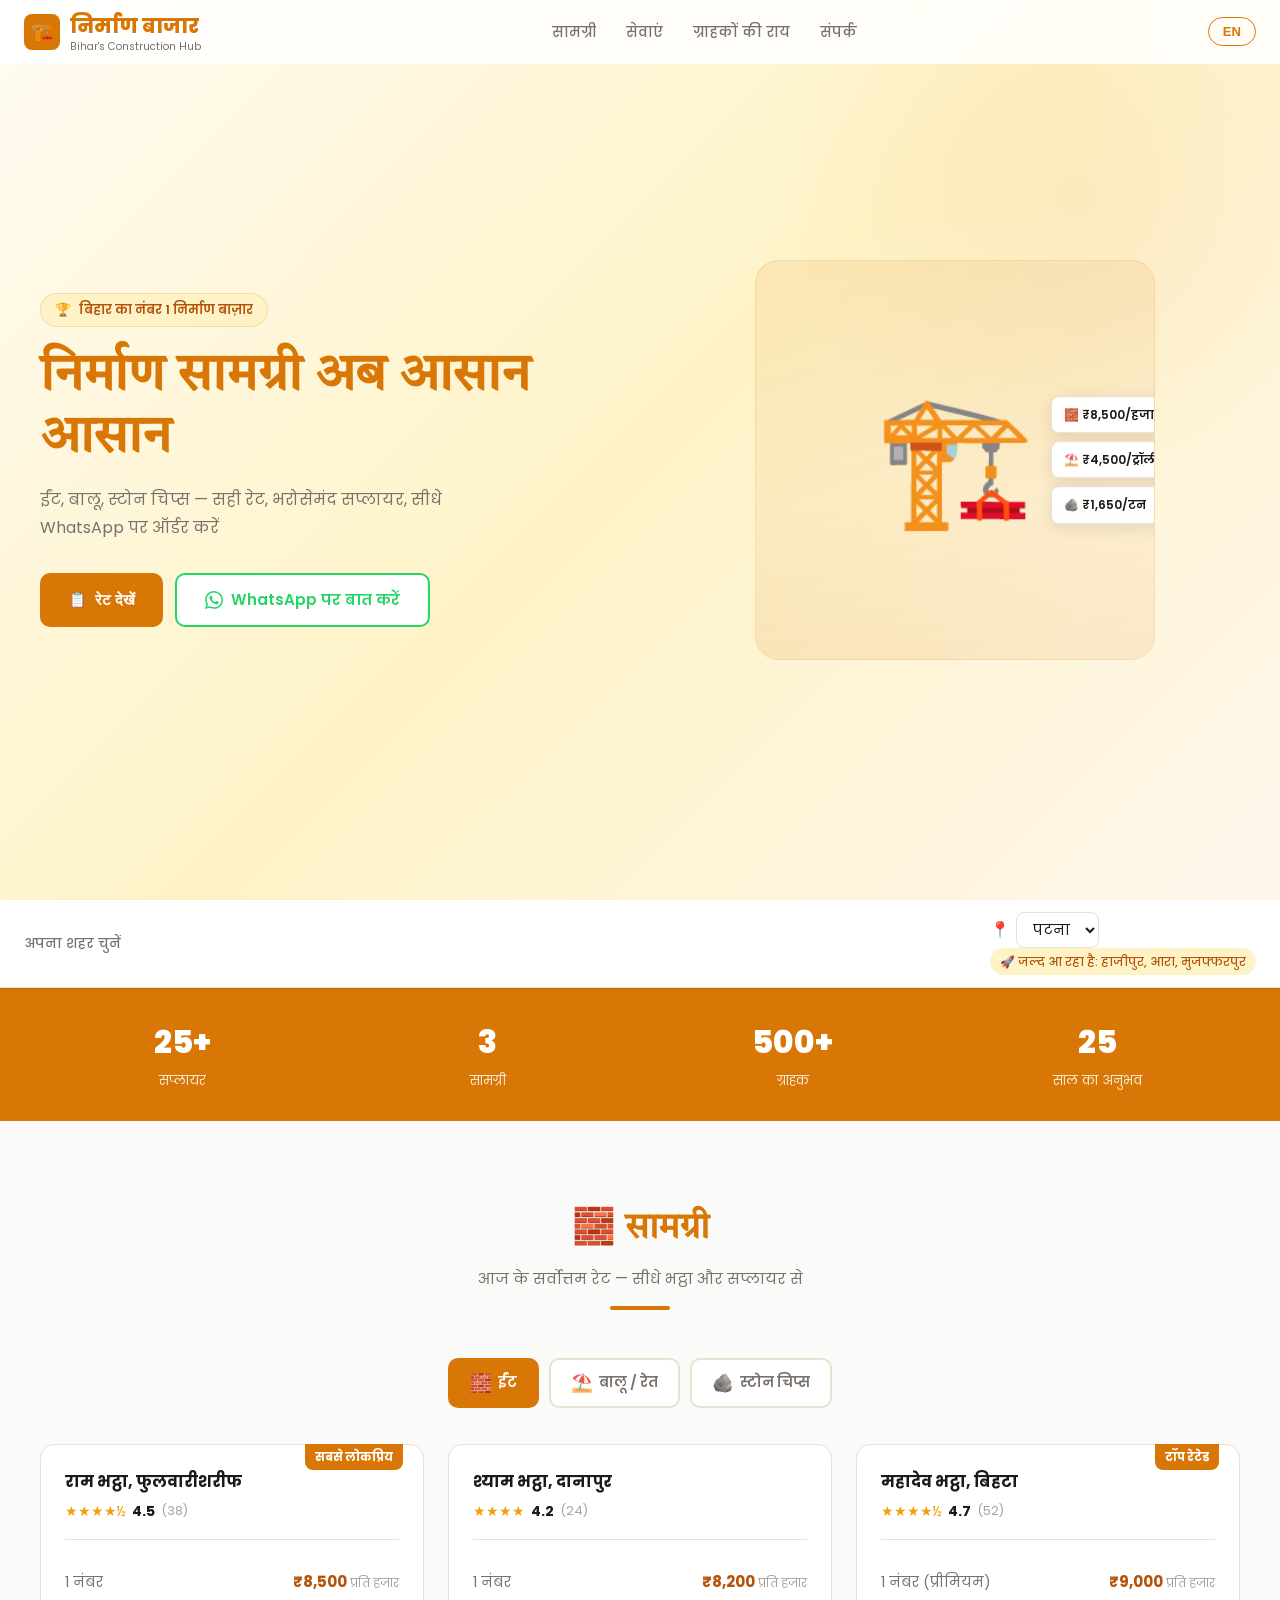
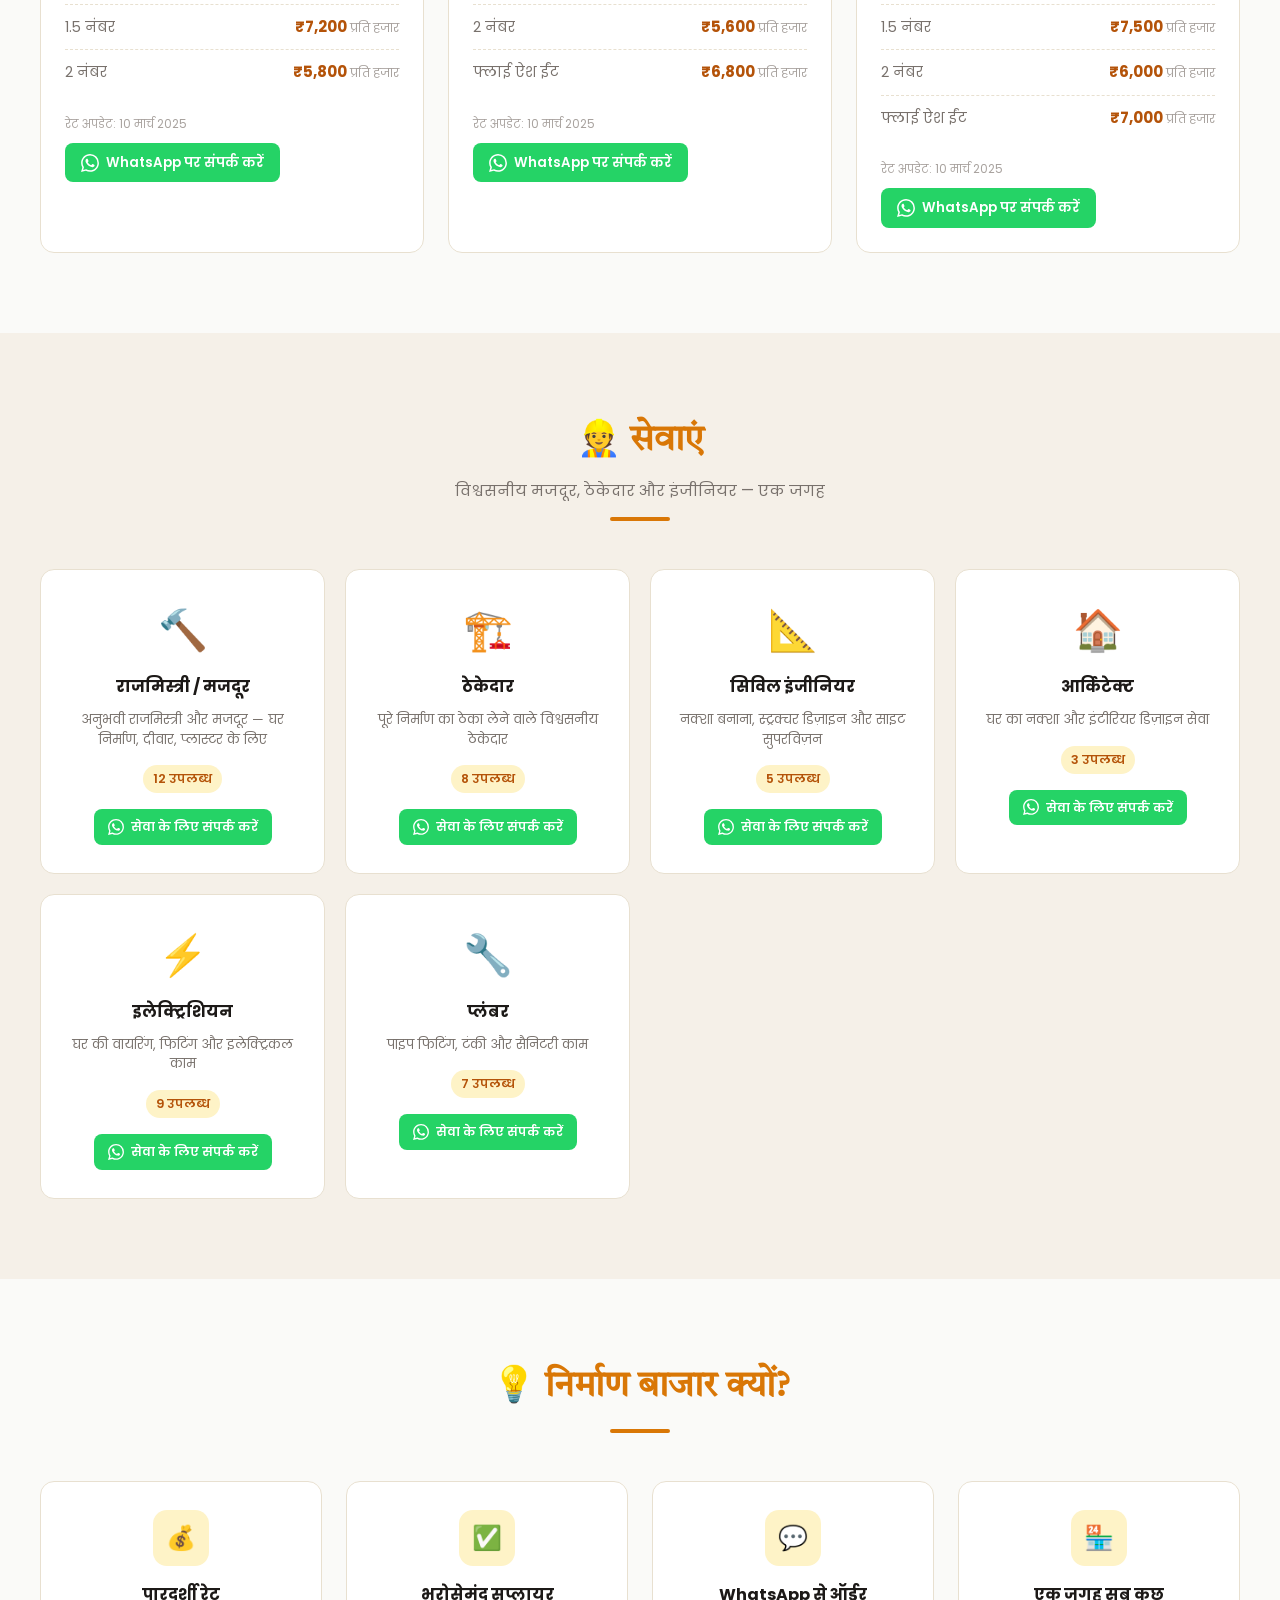
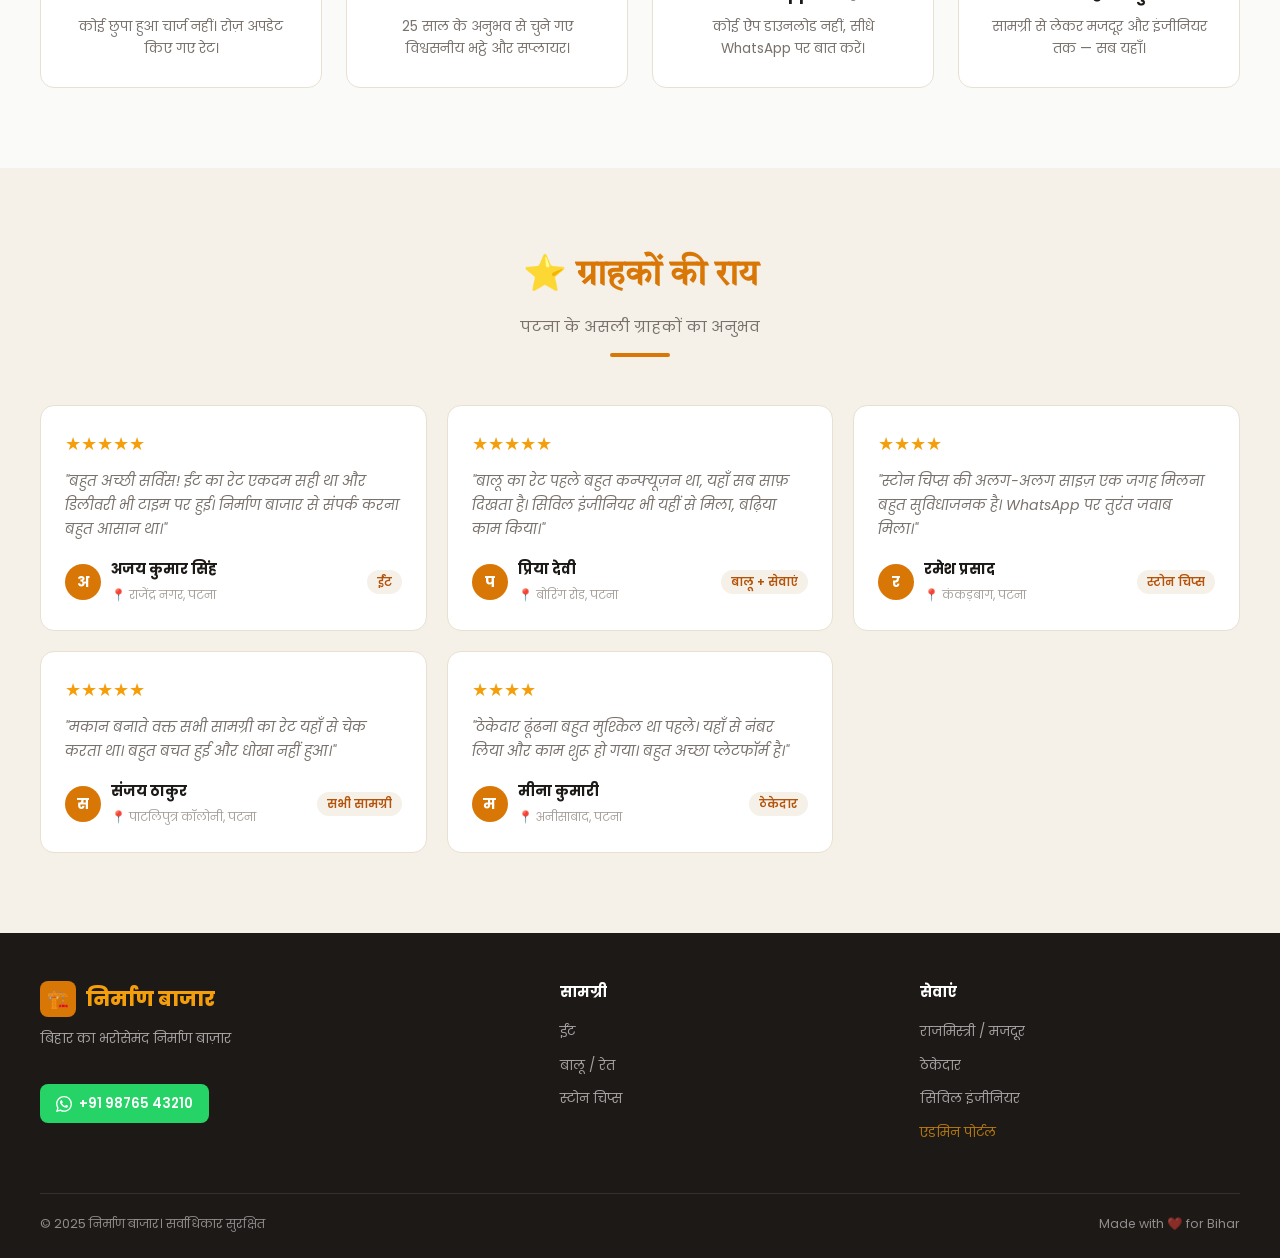
==== index.html @ a34db441 "Initial commit — Nirman Bazaar website Structured project with proper subdirectories: - css/style.cs" ====
<!DOCTYPE html>
<html lang="hi">
<head>
  <meta charset="UTF-8" />
  <meta name="viewport" content="width=device-width, initial-scale=1.0"/>
  <title>निर्माण बाजार — Bihar's Construction Marketplace</title>
  <meta name="description" content="Bihar ka sabse bharosemand construction material marketplace. Bricks, sand, stonechips best rate pe. WhatsApp par order karein."/>
  <link rel="stylesheet" href="css/style.css"/>
  <link rel="icon" href="data:image/svg+xml,<svg xmlns='http://www.w3.org/2000/svg' viewBox='0 0 100 100'><text y='.9em' font-size='90'>🏗️</text></svg>"/>
</head>
<body>

<!-- BG Particle Canvas -->
<canvas id="bgCanvas"></canvas>

<!-- ═══════════════════ NAVBAR ═══════════════════ -->
<nav class="navbar">
  <div class="logo">
    <div class="logo-icon">🏗️</div>
    <div>
      निर्माण बाजार
      <span class="logo-sub">Bihar's Construction Hub</span>
    </div>
  </div>

  <ul class="nav-links">
    <li><a onclick="scrollToSection('materials')" data-t="nav_materials">सामग्री</a></li>
    <li><a onclick="scrollToSection('services')" data-t="nav_services">सेवाएं</a></li>
    <li><a onclick="scrollToSection('reviews')" data-t="sec_reviews">समीक्षाएं</a></li>
    <li><a onclick="scrollToSection('contact')" data-t="nav_contact">संपर्क</a></li>
  </ul>

  <div class="nav-right">
    <button id="langBtn" onclick="toggleLanguage()">EN</button>
    <div class="hamburger" onclick="toggleMobileNav()">
      <span></span><span></span><span></span>
    </div>
  </div>
</nav>

<!-- ═══════════════════ HERO ═══════════════════ -->
<section class="hero">
  <div class="hero-content">
    <div class="hero-text">
      <div class="hero-tag">🏆 <span data-t="hero_tag">बिहार का नंबर 1 निर्माण बाज़ार</span></div>
      <h1><span data-t="hero_title">निर्माण सामग्री अब</span> <span>आसान</span></h1>
      <p class="hero-subtitle" data-t="hero_subtitle">
        ईंट, बालू, स्टोन चिप्स — सही रेट, भरोसेमंद सप्लायर, सीधे WhatsApp पर ऑर्डर करें
      </p>
      <div class="hero-btns">
        <button class="btn-primary" onclick="scrollToSection('materials')">
          📋 <span data-t="hero_cta">रेट देखें</span>
        </button>
        <a href="https://wa.me/919876543210?text=नमस्ते! मुझे निर्माण सामग्री के बारे में जानकारी चाहिए।"
           target="_blank" class="btn-secondary">
          <svg width="18" height="18" viewBox="0 0 24 24" fill="currentColor"><path d="M17.472 14.382c-.297-.149-1.758-.867-2.03-.967-.273-.099-.471-.148-.67.15-.197.297-.767.966-.94 1.164-.173.199-.347.223-.644.075-.297-.15-1.255-.463-2.39-1.475-.883-.788-1.48-1.761-1.653-2.059-.173-.297-.018-.458.13-.606.134-.133.298-.347.446-.52.149-.174.198-.298.298-.497.099-.198.05-.371-.025-.52-.075-.149-.669-1.612-.916-2.207-.242-.579-.487-.5-.669-.51-.173-.008-.371-.01-.57-.01-.198 0-.52.074-.792.372-.272.297-1.04 1.016-1.04 2.479 0 1.462 1.065 2.875 1.213 3.074.149.198 2.096 3.2 5.077 4.487.709.306 1.262.489 1.694.625.712.227 1.36.195 1.871.118.571-.085 1.758-.719 2.006-1.413.248-.694.248-1.289.173-1.413-.074-.124-.272-.198-.57-.347m-5.421 7.403h-.004a9.87 9.87 0 01-5.031-1.378l-.361-.214-3.741.982.998-3.648-.235-.374a9.86 9.86 0 01-1.51-5.26c.001-5.45 4.436-9.884 9.888-9.884 2.64 0 5.122 1.03 6.988 2.898a9.825 9.825 0 012.893 6.994c-.003 5.45-4.437 9.884-9.885 9.884m8.413-18.297A11.815 11.815 0 0012.05 0C5.495 0 .16 5.335.157 11.892c0 2.096.547 4.142 1.588 5.945L.057 24l6.305-1.654a11.882 11.882 0 005.683 1.448h.005c6.554 0 11.89-5.335 11.893-11.893a11.821 11.821 0 00-3.48-8.413z"/></svg>
          <span data-t="hero_cta2">WhatsApp पर बात करें</span>
        </a>
      </div>
    </div>
    <div class="hero-visual">
      <div class="hero-building">
        🏗️
        <div class="floating-chips">
          <div class="chip">🧱 ₹8,500/हजार</div>
          <div class="chip">⛱️ ₹4,500/ट्रॉली</div>
          <div class="chip">🪨 ₹1,650/टन</div>
        </div>
      </div>
    </div>
  </div>
</section>

<!-- ═══════════════════ LOCATION BAR ═══════════════════ -->
<div class="location-bar">
  <span class="location-label-text" data-t="location_label">अपना शहर चुनें</span>
  <div id="locationDropdown"></div>
</div>

<!-- ═══════════════════ STATS ═══════════════════ -->
<div class="stats-bar scroll-reveal">
  <div class="stats-inner">
    <div class="stat-item">
      <span class="stat-number">25+</span>
      <span class="stat-label" data-t="stat1">सप्लायर</span>
    </div>
    <div class="stat-item">
      <span class="stat-number">3</span>
      <span class="stat-label" data-t="stat2">सामग्री</span>
    </div>
    <div class="stat-item">
      <span class="stat-number">500+</span>
      <span class="stat-label" data-t="stat3">ग्राहक</span>
    </div>
    <div class="stat-item">
      <span class="stat-number">25</span>
      <span class="stat-label" data-t="stat4">साल का अनुभव</span>
    </div>
  </div>
</div>

<!-- ═══════════════════ MATERIALS ═══════════════════ -->
<section id="materials" class="section">
  <div class="section-inner">
    <div class="section-header scroll-reveal">
      <h2>🧱 <span data-t="sec_materials">सामग्री</span></h2>
      <p data-t="sec_materials_sub">आज के सर्वोत्तम रेट — सीधे भट्ठा और सप्लायर से</p>
      <div class="section-divider"></div>
    </div>
    <div id="categoryTabs"></div>
    <div id="materialsGrid"></div>
  </div>
</section>

<!-- ═══════════════════ SERVICES ═══════════════════ -->
<section id="services" class="section section-alt">
  <div class="section-inner">
    <div class="section-header scroll-reveal">
      <h2>👷 <span data-t="sec_services">सेवाएं</span></h2>
      <p data-t="sec_services_sub">विश्वसनीय मजदूर, ठेकेदार और इंजीनियर — एक जगह</p>
      <div class="section-divider"></div>
    </div>
    <div id="servicesGrid"></div>
  </div>
</section>

<!-- ═══════════════════ WHY US ═══════════════════ -->
<section class="section">
  <div class="section-inner">
    <div class="section-header scroll-reveal">
      <h2>💡 <span data-t="sec_why">निर्माण बाजार क्यों?</span></h2>
      <div class="section-divider"></div>
    </div>
    <div class="why-grid">
      <div class="why-card scroll-reveal">
        <div class="why-icon">💰</div>
        <h3 data-t="why1_title">पारदर्शी रेट</h3>
        <p data-t="why1_desc">कोई छुपा हुआ चार्ज नहीं। रोज़ अपडेट किए गए रेट।</p>
      </div>
      <div class="why-card scroll-reveal">
        <div class="why-icon">✅</div>
        <h3 data-t="why2_title">भरोसेमंद सप्लायर</h3>
        <p data-t="why2_desc">25 साल के अनुभव से चुने गए विश्वसनीय भट्ठे और सप्लायर।</p>
      </div>
      <div class="why-card scroll-reveal">
        <div class="why-icon">💬</div>
        <h3 data-t="why3_title">WhatsApp से ऑर्डर</h3>
        <p data-t="why3_desc">कोई ऐप डाउनलोड नहीं, सीधे WhatsApp पर बात करें।</p>
      </div>
      <div class="why-card scroll-reveal">
        <div class="why-icon">🏪</div>
        <h3 data-t="why4_title">एक जगह सब कुछ</h3>
        <p data-t="why4_desc">सामग्री से लेकर मजदूर और इंजीनियर तक — सब यहाँ।</p>
      </div>
    </div>
  </div>
</section>

<!-- ═══════════════════ REVIEWS ═══════════════════ -->
<section id="reviews" class="section section-alt">
  <div class="section-inner">
    <div class="section-header scroll-reveal">
      <h2>⭐ <span data-t="sec_reviews">ग्राहकों की राय</span></h2>
      <p data-t="sec_reviews_sub">पटना के असली ग्राहकों का अनुभव</p>
      <div class="section-divider"></div>
    </div>
    <div id="reviewsSlider"></div>
  </div>
</section>

<!-- ═══════════════════ FOOTER ═══════════════════ -->
<footer id="contact">
  <div class="footer-inner">
    <div class="footer-top">
      <div class="footer-brand">
        <div class="logo">
          <div class="logo-icon">🏗️</div>
          निर्माण बाजार
        </div>
        <p data-t="footer_tagline">बिहार का भरोसेमंद निर्माण बाज़ार</p>
        <br/>
        <a href="https://wa.me/919876543210" target="_blank" class="whatsapp-btn" style="display:inline-flex;margin-top:8px;">
          <svg width="16" height="16" viewBox="0 0 24 24" fill="currentColor"><path d="M17.472 14.382c-.297-.149-1.758-.867-2.03-.967-.273-.099-.471-.148-.67.15-.197.297-.767.966-.94 1.164-.173.199-.347.223-.644.075-.297-.15-1.255-.463-2.39-1.475-.883-.788-1.48-1.761-1.653-2.059-.173-.297-.018-.458.13-.606.134-.133.298-.347.446-.52.149-.174.198-.298.298-.497.099-.198.05-.371-.025-.52-.075-.149-.669-1.612-.916-2.207-.242-.579-.487-.5-.669-.51-.173-.008-.371-.01-.57-.01-.198 0-.52.074-.792.372-.272.297-1.04 1.016-1.04 2.479 0 1.462 1.065 2.875 1.213 3.074.149.198 2.096 3.2 5.077 4.487.709.306 1.262.489 1.694.625.712.227 1.36.195 1.871.118.571-.085 1.758-.719 2.006-1.413.248-.694.248-1.289.173-1.413-.074-.124-.272-.198-.57-.347m-5.421 7.403h-.004a9.87 9.87 0 01-5.031-1.378l-.361-.214-3.741.982.998-3.648-.235-.374a9.86 9.86 0 01-1.51-5.26c.001-5.45 4.436-9.884 9.888-9.884 2.64 0 5.122 1.03 6.988 2.898a9.825 9.825 0 012.893 6.994c-.003 5.45-4.437 9.884-9.885 9.884m8.413-18.297A11.815 11.815 0 0012.05 0C5.495 0 .16 5.335.157 11.892c0 2.096.547 4.142 1.588 5.945L.057 24l6.305-1.654a11.882 11.882 0 005.683 1.448h.005c6.554 0 11.89-5.335 11.893-11.893a11.821 11.821 0 00-3.48-8.413z"/></svg>
          +91 98765 43210
        </a>
      </div>
      <div class="footer-col">
        <h4 data-t="nav_materials">सामग्री</h4>
        <ul>
          <li><a onclick="switchCategory('bricks');scrollToSection('materials')">ईंट</a></li>
          <li><a onclick="switchCategory('sand');scrollToSection('materials')">बालू / रेत</a></li>
          <li><a onclick="switchCategory('stonechips');scrollToSection('materials')">स्टोन चिप्स</a></li>
        </ul>
      </div>
      <div class="footer-col">
        <h4 data-t="nav_services">सेवाएं</h4>
        <ul>
          <li><a onclick="scrollToSection('services')">राजमिस्त्री / मजदूर</a></li>
          <li><a onclick="scrollToSection('services')">ठेकेदार</a></li>
          <li><a onclick="scrollToSection('services')">सिविल इंजीनियर</a></li>
          <li><a href="admin/index.html" class="admin-link" data-t="footer_admin">एडमिन पोर्टल</a></li>
        </ul>
      </div>
    </div>
    <div class="footer-bottom">
      <p>© 2025 निर्माण बाजार। <span data-t="footer_rights">सर्वाधिकार सुरक्षित</span></p>
      <p>Made with ❤️ for Bihar</p>
    </div>
  </div>
</footer>

<!-- Scripts — ORDER MATTERS -->
<script src="js/translations.js"></script>
<script src="js/data.js"></script>
<script src="js/app.js"></script>
</body>
</html>
---- css/style.css ----
/* ============================================================
   STYLE.CSS — Main stylesheet for Nirman Bazaar
   Color Variables at top — easy to theme
   ============================================================ */

@import url('https://fonts.googleapis.com/css2?family=Tiro+Devanagari+Hindi:ital@0;1&family=Poppins:wght@400;500;600;700;800&display=swap');

/* ── VARIABLES ──────────────────────────────────────────────── */
:root {
  --primary: #D97706;
  --primary-light: #FEF3C7;
  --primary-dark: #B45309;
  --accent: #F59E0B;
  --bg: #FAFAF8;
  --bg-alt: #F5F0E8;
  --surface: #FFFFFF;
  --border: #E8E0D0;
  --text: #1C1917;
  --text-muted: #78716C;
  --text-light: #A8A29E;
  --success: #16A34A;
  --wa-green: #25D366;
  --shadow-sm: 0 1px 3px rgba(0,0,0,0.08);
  --shadow: 0 4px 16px rgba(0,0,0,0.10);
  --shadow-lg: 0 8px 32px rgba(0,0,0,0.14);
  --radius: 14px;
  --radius-sm: 8px;
  --font-hindi: 'Tiro Devanagari Hindi', serif;
  --font-body: 'Poppins', sans-serif;
}

/* ── RESET ──────────────────────────────────────────────────── */
*, *::before, *::after { box-sizing: border-box; margin: 0; padding: 0; }
html { scroll-behavior: smooth; }
body {
  font-family: var(--font-body);
  background: var(--bg);
  color: var(--text);
  line-height: 1.6;
  overflow-x: hidden;
}
a { text-decoration: none; color: inherit; }
img { max-width: 100%; }

/* ── BG CANVAS ──────────────────────────────────────────────── */
#bgCanvas {
  position: fixed;
  top: 0; left: 0;
  width: 100%; height: 100%;
  pointer-events: none;
  z-index: 0;
}

/* ── NAVBAR ─────────────────────────────────────────────────── */
.navbar {
  position: fixed;
  top: 0; left: 0; right: 0;
  z-index: 1000;
  padding: 0 24px;
  height: 64px;
  display: flex;
  align-items: center;
  justify-content: space-between;
  background: rgba(255,255,255,0.85);
  backdrop-filter: blur(12px);
  border-bottom: 1px solid transparent;
  transition: all 0.3s ease;
}
.navbar.scrolled {
  border-bottom-color: var(--border);
  box-shadow: var(--shadow-sm);
}
.logo {
  display: flex;
  align-items: center;
  gap: 10px;
  font-weight: 800;
  font-size: 1.25rem;
  color: var(--primary);
}
.logo-icon {
  width: 36px; height: 36px;
  background: var(--primary);
  border-radius: 8px;
  display: flex;
  align-items: center;
  justify-content: center;
  font-size: 1.1rem;
}
.logo-sub {
  font-size: 0.65rem;
  color: var(--text-muted);
  font-weight: 400;
  display: block;
  line-height: 1;
}
.nav-links {
  display: flex;
  align-items: center;
  gap: 6px;
  list-style: none;
}
.nav-links a {
  padding: 6px 12px;
  border-radius: 6px;
  font-size: 0.88rem;
  font-weight: 500;
  color: var(--text-muted);
  transition: all 0.2s;
  cursor: pointer;
}
.nav-links a:hover { color: var(--primary); background: var(--primary-light); }
.nav-right { display: flex; align-items: center; gap: 10px; }
#langBtn {
  padding: 6px 14px;
  border: 1.5px solid var(--primary);
  border-radius: 20px;
  background: transparent;
  color: var(--primary);
  font-weight: 600;
  font-size: 0.82rem;
  cursor: pointer;
  transition: all 0.2s;
}
#langBtn:hover { background: var(--primary); color: white; }
.hamburger {
  display: none;
  flex-direction: column;
  gap: 4px;
  cursor: pointer;
  padding: 4px;
}
.hamburger span {
  width: 22px; height: 2px;
  background: var(--text);
  border-radius: 2px;
}

/* ── HERO ───────────────────────────────────────────────────── */
.hero {
  position: relative;
  min-height: 100vh;
  display: flex;
  align-items: center;
  padding: 80px 24px 60px;
  background: linear-gradient(135deg, #FFFBF2 0%, #FEF3C7 50%, #FFF7ED 100%);
  overflow: hidden;
}
.hero::before {
  content: "";
  position: absolute;
  right: -100px;
  top: -100px;
  width: 600px; height: 600px;
  background: radial-gradient(circle, rgba(217,119,6,0.08) 0%, transparent 70%);
  pointer-events: none;
}
.hero-content {
  max-width: 1200px;
  margin: 0 auto;
  width: 100%;
  display: grid;
  grid-template-columns: 1fr 1fr;
  gap: 60px;
  align-items: center;
  position: relative;
  z-index: 1;
}
.hero-tag {
  display: inline-flex;
  align-items: center;
  gap: 8px;
  background: var(--primary-light);
  color: var(--primary-dark);
  padding: 6px 14px;
  border-radius: 20px;
  font-size: 0.8rem;
  font-weight: 600;
  margin-bottom: 20px;
  border: 1px solid rgba(217,119,6,0.2);
}
.hero h1 {
  font-family: var(--font-hindi);
  font-size: clamp(2rem, 5vw, 3.2rem);
  line-height: 1.2;
  color: var(--text);
  margin-bottom: 16px;
}
.hero h1 span { color: var(--primary); }
.hero-subtitle {
  font-size: 1rem;
  color: var(--text-muted);
  margin-bottom: 32px;
  line-height: 1.7;
  max-width: 480px;
}
.hero-btns { display: flex; gap: 12px; flex-wrap: wrap; }
.btn-primary {
  padding: 13px 28px;
  background: var(--primary);
  color: white;
  border-radius: 10px;
  font-weight: 600;
  font-size: 0.95rem;
  cursor: pointer;
  border: none;
  transition: all 0.2s;
  display: inline-flex;
  align-items: center;
  gap: 8px;
}
.btn-primary:hover { background: var(--primary-dark); transform: translateY(-1px); box-shadow: var(--shadow); }
.btn-secondary {
  padding: 13px 28px;
  background: white;
  color: var(--wa-green);
  border: 2px solid var(--wa-green);
  border-radius: 10px;
  font-weight: 600;
  font-size: 0.95rem;
  cursor: pointer;
  transition: all 0.2s;
  display: inline-flex;
  align-items: center;
  gap: 8px;
}
.btn-secondary:hover { background: var(--wa-green); color: white; transform: translateY(-1px); }
.hero-visual {
  display: flex;
  justify-content: center;
}
.hero-building {
  width: 100%;
  max-width: 400px;
  aspect-ratio: 1;
  background: linear-gradient(160deg, rgba(217,119,6,0.1), rgba(217,119,6,0.03));
  border-radius: 24px;
  display: flex;
  align-items: center;
  justify-content: center;
  font-size: 8rem;
  border: 1px solid rgba(217,119,6,0.15);
  position: relative;
  overflow: hidden;
}
.hero-building::after {
  content: "";
  position: absolute;
  bottom: 0; left: 0; right: 0;
  height: 40%;
  background: linear-gradient(to top, rgba(217,119,6,0.08), transparent);
}
.floating-chips {
  position: absolute;
  display: flex;
  flex-direction: column;
  gap: 8px;
  right: -20px;
  top: 50%;
  transform: translateY(-50%);
}
.chip {
  background: white;
  border: 1px solid var(--border);
  border-radius: 8px;
  padding: 8px 12px;
  font-size: 0.75rem;
  font-weight: 600;
  box-shadow: var(--shadow);
  white-space: nowrap;
  animation: float 3s ease-in-out infinite;
}
.chip:nth-child(2) { animation-delay: 1s; }
.chip:nth-child(3) { animation-delay: 2s; }
@keyframes float {
  0%, 100% { transform: translateY(0); }
  50% { transform: translateY(-6px); }
}

/* ── LOCATION BAR ───────────────────────────────────────────── */
.location-bar {
  background: var(--surface);
  border-bottom: 1px solid var(--border);
  padding: 12px 24px;
  display: flex;
  align-items: center;
  justify-content: space-between;
  flex-wrap: wrap;
  gap: 10px;
  position: sticky;
  top: 64px;
  z-index: 990;
  box-shadow: var(--shadow-sm);
}
.location-label-text {
  font-size: 0.85rem;
  color: var(--text-muted);
  font-weight: 500;
}
.location-wrapper {
  display: flex;
  align-items: center;
  gap: 6px;
}
.location-icon { font-size: 1rem; }
#locationSelect {
  padding: 6px 12px;
  border: 1.5px solid var(--border);
  border-radius: 8px;
  font-family: var(--font-body);
  font-size: 0.88rem;
  color: var(--text);
  background: white;
  cursor: pointer;
  outline: none;
}
#locationSelect:focus { border-color: var(--primary); }
.coming-soon-tag {
  background: var(--primary-light);
  color: var(--primary-dark);
  font-size: 0.75rem;
  padding: 4px 10px;
  border-radius: 20px;
  font-weight: 500;
}

/* ── STATS BAR ──────────────────────────────────────────────── */
.stats-bar {
  background: var(--primary);
  padding: 28px 24px;
  position: relative;
  z-index: 1;
}
.stats-inner {
  max-width: 1200px;
  margin: 0 auto;
  display: grid;
  grid-template-columns: repeat(4, 1fr);
  gap: 20px;
  text-align: center;
}
.stat-item { color: white; }
.stat-number {
  font-size: 2rem;
  font-weight: 800;
  display: block;
}
.stat-label {
  font-size: 0.82rem;
  opacity: 0.85;
}

/* ── SECTION ────────────────────────────────────────────────── */
.section {
  padding: 80px 24px;
  position: relative;
  z-index: 1;
}
.section-alt { background: var(--bg-alt); }
.section-inner { max-width: 1200px; margin: 0 auto; }
.section-header { text-align: center; margin-bottom: 48px; }
.section-header h2 {
  font-family: var(--font-hindi);
  font-size: clamp(1.6rem, 4vw, 2.2rem);
  font-weight: 700;
  color: var(--text);
  margin-bottom: 10px;
}
.section-header h2 span { color: var(--primary); }
.section-header p { color: var(--text-muted); font-size: 0.95rem; }
.section-divider {
  width: 60px;
  height: 4px;
  background: var(--primary);
  border-radius: 2px;
  margin: 14px auto 0;
}

/* ── TABS ───────────────────────────────────────────────────── */
#categoryTabs {
  display: flex;
  gap: 10px;
  margin-bottom: 36px;
  flex-wrap: wrap;
  justify-content: center;
}
.tab-btn {
  padding: 10px 20px;
  border: 2px solid var(--border);
  border-radius: 10px;
  background: white;
  font-family: var(--font-body);
  font-size: 0.88rem;
  font-weight: 600;
  color: var(--text-muted);
  cursor: pointer;
  transition: all 0.2s;
  display: flex;
  align-items: center;
  gap: 6px;
}
.tab-btn:hover { border-color: var(--primary); color: var(--primary); }
.tab-btn.active {
  background: var(--primary);
  border-color: var(--primary);
  color: white;
}
.tab-icon { font-size: 1.1rem; }

/* ── MATERIAL CARDS ─────────────────────────────────────────── */
#materialsGrid {
  display: grid;
  grid-template-columns: repeat(auto-fill, minmax(340px, 1fr));
  gap: 24px;
}
.material-card {
  background: var(--surface);
  border-radius: var(--radius);
  border: 1px solid var(--border);
  padding: 24px;
  position: relative;
  transition: all 0.3s ease;
  opacity: 0;
  transform: translateY(20px);
}
.material-card.revealed { opacity: 1; transform: translateY(0); }
.material-card:hover { box-shadow: var(--shadow-lg); transform: translateY(-3px); }
.card-badge {
  position: absolute;
  top: -1px; right: 20px;
  background: var(--primary);
  color: white;
  font-size: 0.72rem;
  font-weight: 700;
  padding: 4px 10px;
  border-radius: 0 0 8px 8px;
}
.card-header {
  margin-bottom: 20px;
  padding-bottom: 16px;
  border-bottom: 1px solid var(--border);
}
.card-header h3 {
  font-size: 1rem;
  font-weight: 700;
  color: var(--text);
  margin-bottom: 6px;
}
.rating { display: flex; align-items: center; gap: 6px; }
.stars { color: var(--accent); font-size: 0.85rem; }
.rating-num {
  font-weight: 700;
  font-size: 0.88rem;
  color: var(--text);
}
.rating span:last-child { font-size: 0.78rem; color: var(--text-light); }
.price-list { margin-bottom: 20px; }
.price-row {
  display: flex;
  justify-content: space-between;
  align-items: center;
  padding: 10px 0;
  border-bottom: 1px dashed var(--border);
}
.price-row:last-child { border-bottom: none; }
.grade-name { font-size: 0.88rem; color: var(--text-muted); }
.price-tag {
  font-weight: 700;
  font-size: 0.95rem;
  color: var(--primary-dark);
}
.price-tag small { font-weight: 400; font-size: 0.75rem; color: var(--text-light); }
.card-footer {
  display: flex;
  justify-content: space-between;
  align-items: center;
  flex-wrap: wrap;
  gap: 10px;
}
.updated-text { font-size: 0.72rem; color: var(--text-light); }

/* ── WHATSAPP BTN ───────────────────────────────────────────── */
.whatsapp-btn {
  display: inline-flex;
  align-items: center;
  gap: 7px;
  background: var(--wa-green);
  color: white;
  padding: 9px 16px;
  border-radius: 8px;
  font-size: 0.83rem;
  font-weight: 600;
  transition: all 0.2s;
  cursor: pointer;
}
.whatsapp-btn:hover { background: #128C7E; transform: scale(1.02); }
.whatsapp-btn.small { padding: 8px 14px; font-size: 0.78rem; }

/* ── SERVICES ───────────────────────────────────────────────── */
#servicesGrid {
  display: grid;
  grid-template-columns: repeat(auto-fill, minmax(240px, 1fr));
  gap: 20px;
}
.service-card {
  background: var(--surface);
  border-radius: var(--radius);
  border: 1px solid var(--border);
  padding: 28px 20px;
  text-align: center;
  transition: all 0.3s ease;
  opacity: 0;
  transform: translateY(20px);
}
.service-card.revealed { opacity: 1; transform: translateY(0); }
.service-card:hover { box-shadow: var(--shadow); transform: translateY(-4px); }
.service-icon { font-size: 2.5rem; margin-bottom: 12px; }
.service-card h3 { font-size: 1rem; font-weight: 700; margin-bottom: 10px; }
.service-card p { font-size: 0.82rem; color: var(--text-muted); margin-bottom: 16px; line-height: 1.5; }
.providers-count {
  font-size: 0.78rem;
  background: var(--primary-light);
  color: var(--primary-dark);
  padding: 4px 10px;
  border-radius: 20px;
  font-weight: 600;
  display: inline-block;
  margin-bottom: 16px;
}

/* ── REVIEWS ────────────────────────────────────────────────── */
#reviewsSlider {
  display: grid;
  grid-template-columns: repeat(auto-fill, minmax(300px, 1fr));
  gap: 20px;
}
.review-card {
  background: var(--surface);
  border-radius: var(--radius);
  border: 1px solid var(--border);
  padding: 24px;
  transition: all 0.3s;
}
.review-card:hover { box-shadow: var(--shadow); }
.review-stars { color: var(--accent); font-size: 1.1rem; margin-bottom: 12px; }
.review-text {
  font-size: 0.88rem;
  color: var(--text-muted);
  line-height: 1.7;
  margin-bottom: 16px;
  font-style: italic;
}
.review-footer { display: flex; justify-content: space-between; align-items: center; flex-wrap: wrap; gap: 8px; }
.reviewer-info { display: flex; align-items: center; gap: 10px; }
.reviewer-avatar {
  width: 36px; height: 36px;
  background: var(--primary);
  color: white;
  border-radius: 50%;
  display: flex;
  align-items: center;
  justify-content: center;
  font-weight: 700;
  font-size: 0.9rem;
  flex-shrink: 0;
}
.reviewer-info strong { font-size: 0.88rem; display: block; }
.reviewer-info small { font-size: 0.75rem; color: var(--text-light); }
.review-tag {
  background: var(--bg-alt);
  color: var(--primary-dark);
  font-size: 0.72rem;
  padding: 3px 10px;
  border-radius: 20px;
  font-weight: 600;
}

/* ── WHY US ─────────────────────────────────────────────────── */
.why-grid {
  display: grid;
  grid-template-columns: repeat(auto-fill, minmax(240px, 1fr));
  gap: 24px;
}
.why-card {
  background: var(--surface);
  border-radius: var(--radius);
  padding: 28px;
  border: 1px solid var(--border);
  text-align: center;
  transition: all 0.3s;
}
.why-card:hover { box-shadow: var(--shadow); border-color: var(--primary); }
.why-icon {
  width: 56px; height: 56px;
  background: var(--primary-light);
  border-radius: 14px;
  display: flex;
  align-items: center;
  justify-content: center;
  font-size: 1.5rem;
  margin: 0 auto 16px;
}
.why-card h3 { font-size: 1rem; font-weight: 700; margin-bottom: 8px; }
.why-card p { font-size: 0.85rem; color: var(--text-muted); line-height: 1.6; }

/* ── SCROLL REVEAL ──────────────────────────────────────────── */
.scroll-reveal {
  opacity: 0;
  transform: translateY(30px);
  transition: opacity 0.6s ease, transform 0.6s ease;
}
.scroll-reveal.visible { opacity: 1; transform: translateY(0); }

/* ── FOOTER ─────────────────────────────────────────────────── */
footer {
  background: var(--text);
  color: rgba(255,255,255,0.85);
  padding: 48px 24px 24px;
  position: relative;
  z-index: 1;
}
.footer-inner {
  max-width: 1200px;
  margin: 0 auto;
}
.footer-top {
  display: grid;
  grid-template-columns: 1.5fr 1fr 1fr;
  gap: 40px;
  margin-bottom: 40px;
}
.footer-brand .logo { color: var(--accent); margin-bottom: 10px; }
.footer-brand p { font-size: 0.85rem; opacity: 0.7; line-height: 1.7; }
.footer-col h4 { font-size: 0.9rem; font-weight: 700; color: white; margin-bottom: 14px; }
.footer-col ul { list-style: none; }
.footer-col ul li { margin-bottom: 8px; }
.footer-col ul li a { font-size: 0.83rem; opacity: 0.7; transition: opacity 0.2s; cursor: pointer; }
.footer-col ul li a:hover { opacity: 1; }
.footer-bottom {
  border-top: 1px solid rgba(255,255,255,0.1);
  padding-top: 20px;
  display: flex;
  justify-content: space-between;
  align-items: center;
  flex-wrap: wrap;
  gap: 10px;
}
.footer-bottom p { font-size: 0.78rem; opacity: 0.6; }
.admin-link {
  font-size: 0.78rem;
  color: var(--accent);
  opacity: 0.8;
}
.admin-link:hover { opacity: 1; }

/* ── EMPTY STATE ────────────────────────────────────────────── */
.empty-state {
  text-align: center;
  padding: 60px 20px;
  color: var(--text-muted);
  grid-column: 1 / -1;
  font-size: 0.95rem;
}

/* ── RESPONSIVE ─────────────────────────────────────────────── */
@media (max-width: 900px) {
  .hero-content { grid-template-columns: 1fr; text-align: center; gap: 40px; }
  .hero-subtitle { margin: 0 auto 32px; }
  .hero-btns { justify-content: center; }
  .hero-visual { display: none; }
  .stats-inner { grid-template-columns: repeat(2, 1fr); }
  .footer-top { grid-template-columns: 1fr 1fr; }
  .footer-brand { grid-column: 1 / -1; }
}

@media (max-width: 640px) {
  .navbar { padding: 0 16px; }
  .nav-links {
    display: none;
    position: fixed;
    top: 64px; left: 0; right: 0;
    background: white;
    flex-direction: column;
    padding: 16px;
    border-bottom: 1px solid var(--border);
    box-shadow: var(--shadow);
    z-index: 999;
  }
  .nav-links.open { display: flex; }
  .hamburger { display: flex; }
  .section { padding: 60px 16px; }
  .hero { padding: 80px 16px 50px; }
  #materialsGrid { grid-template-columns: 1fr; }
  #servicesGrid { grid-template-columns: repeat(2, 1fr); }
  #reviewsSlider { grid-template-columns: 1fr; }
  .stats-inner { grid-template-columns: repeat(2, 1fr); gap: 16px; }
  .stat-number { font-size: 1.6rem; }
  .footer-top { grid-template-columns: 1fr; gap: 24px; }
  .footer-bottom { flex-direction: column; text-align: center; }
  .location-bar { flex-direction: column; align-items: flex-start; gap: 8px; }
}

@media (max-width: 380px) {
  #servicesGrid { grid-template-columns: 1fr; }
}
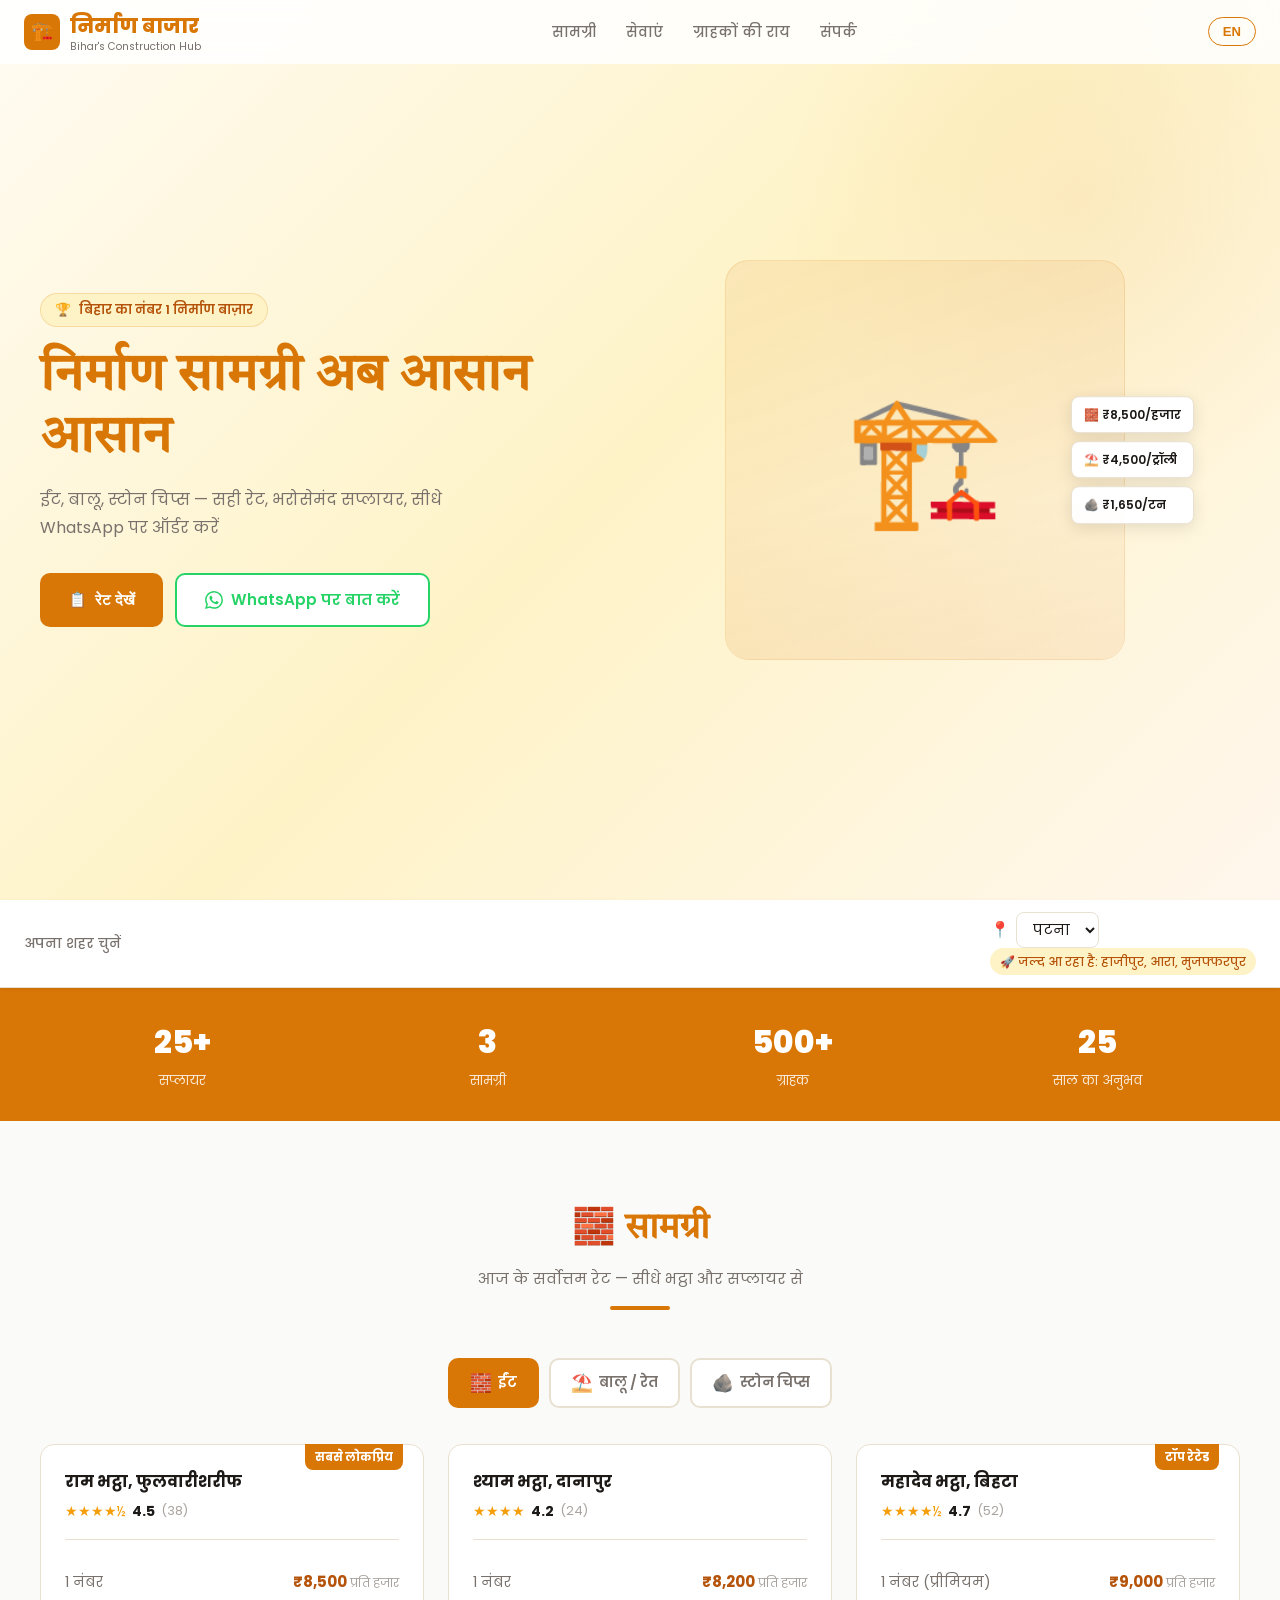
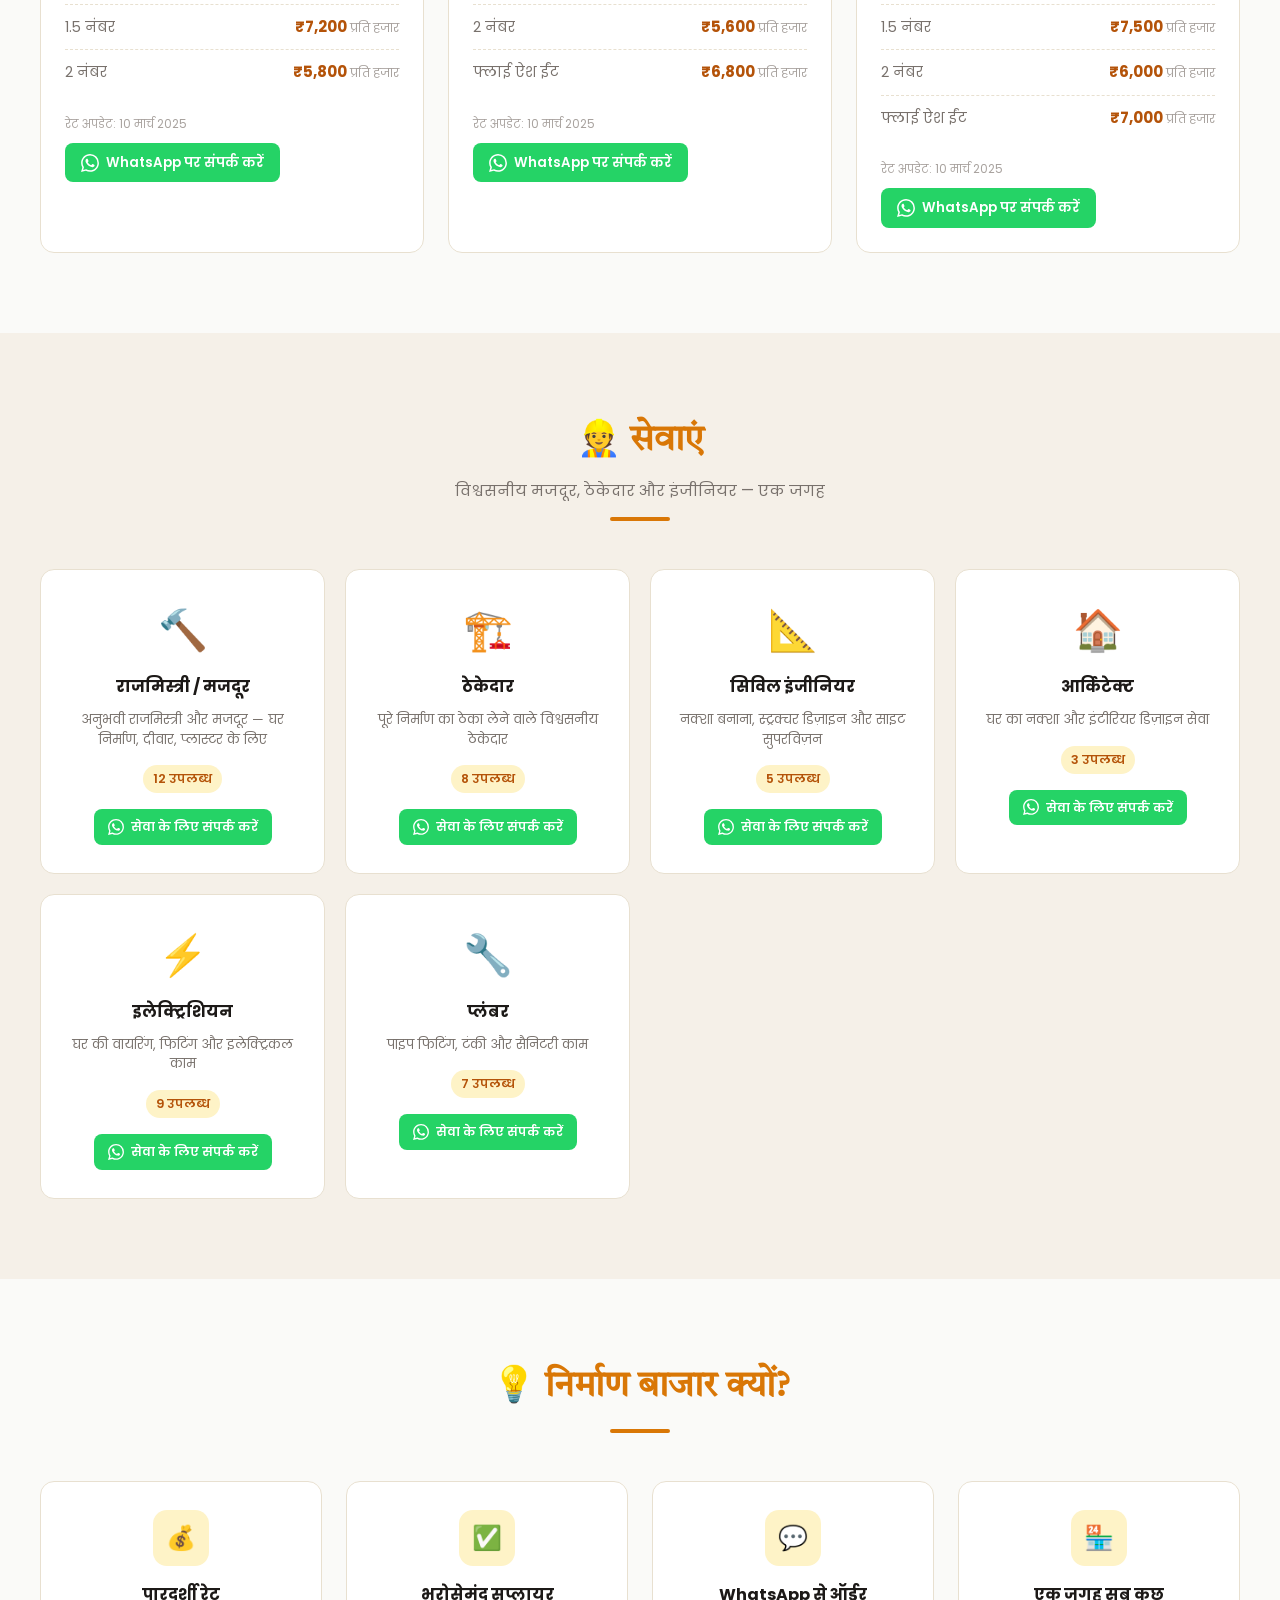
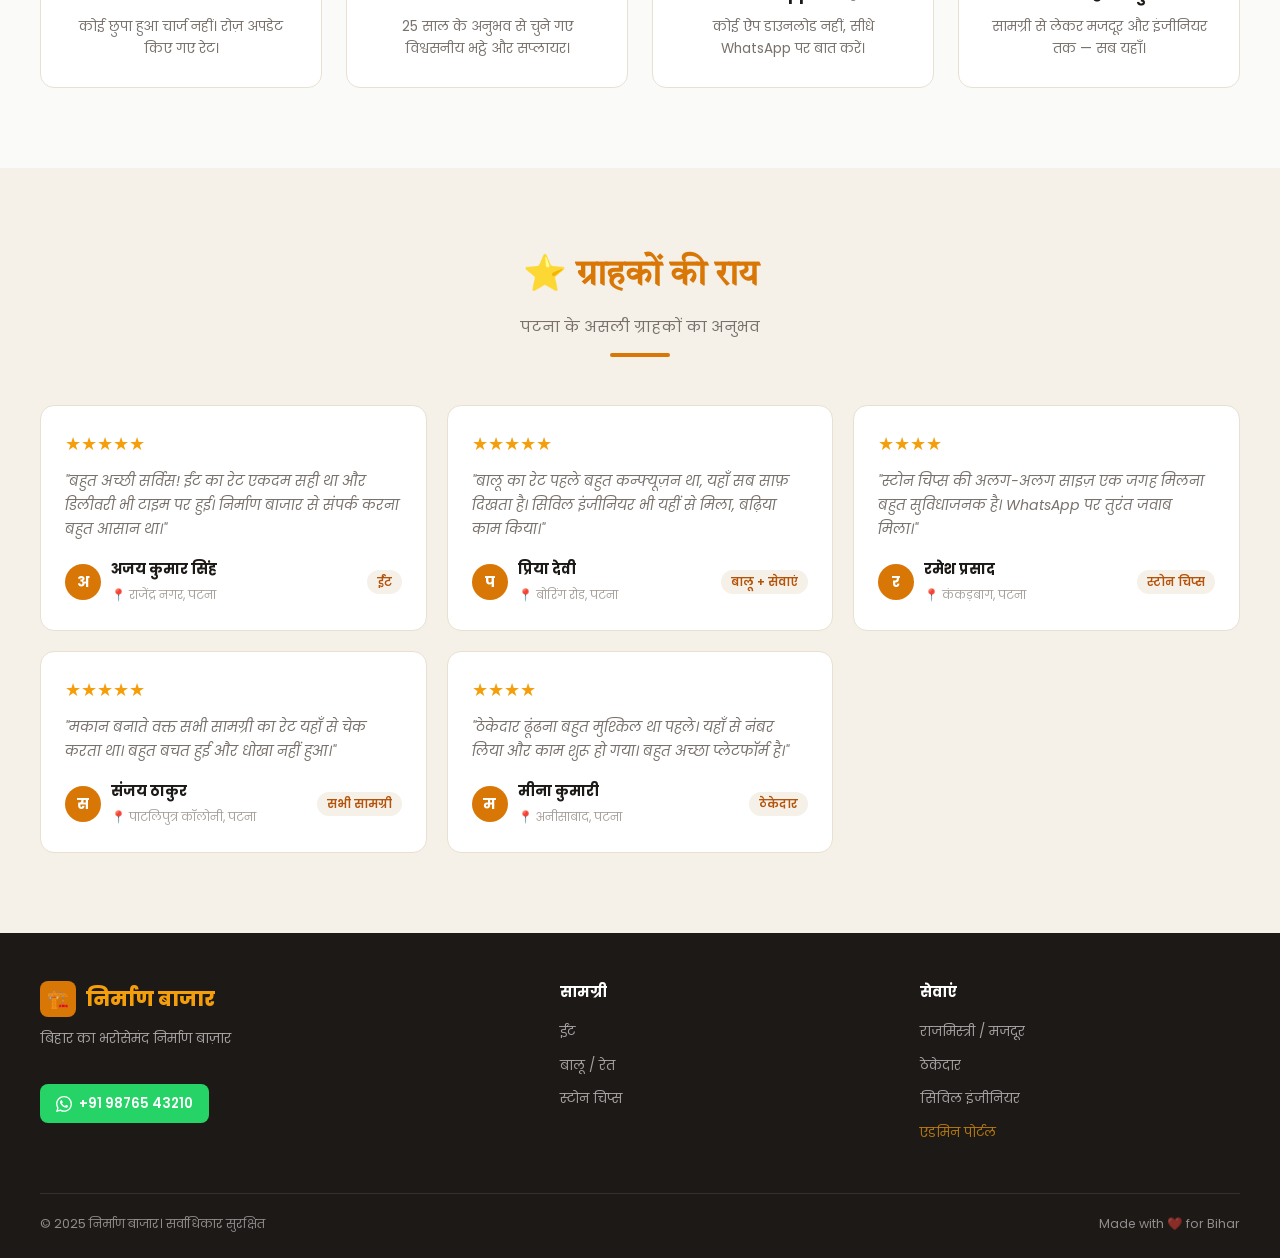
==== commit 3d97aff0: "Fix hero clipping and English translation gaps - Remove overflow:hidden from hero-building so price " ====
--- a/index.html
+++ b/index.html
@@ -62,9 +62,9 @@
       <div class="hero-building">
         🏗️
         <div class="floating-chips">
-          <div class="chip">🧱 ₹8,500/हजार</div>
-          <div class="chip">⛱️ ₹4,500/ट्रॉली</div>
-          <div class="chip">🪨 ₹1,650/टन</div>
+          <div class="chip" data-t="chip_bricks">🧱 ₹8,500/हजार</div>
+          <div class="chip" data-t="chip_sand">⛱️ ₹4,500/ट्रॉली</div>
+          <div class="chip" data-t="chip_stone">🪨 ₹1,650/टन</div>
         </div>
       </div>
     </div>
@@ -187,17 +187,17 @@
       <div class="footer-col">
         <h4 data-t="nav_materials">सामग्री</h4>
         <ul>
-          <li><a onclick="switchCategory('bricks');scrollToSection('materials')">ईंट</a></li>
-          <li><a onclick="switchCategory('sand');scrollToSection('materials')">बालू / रेत</a></li>
-          <li><a onclick="switchCategory('stonechips');scrollToSection('materials')">स्टोन चिप्स</a></li>
+          <li><a onclick="switchCategory('bricks');scrollToSection('materials')" data-t="footer_bricks">ईंट</a></li>
+          <li><a onclick="switchCategory('sand');scrollToSection('materials')" data-t="footer_sand">बालू / रेत</a></li>
+          <li><a onclick="switchCategory('stonechips');scrollToSection('materials')" data-t="footer_stone">स्टोन चिप्स</a></li>
         </ul>
       </div>
       <div class="footer-col">
         <h4 data-t="nav_services">सेवाएं</h4>
         <ul>
-          <li><a onclick="scrollToSection('services')">राजमिस्त्री / मजदूर</a></li>
-          <li><a onclick="scrollToSection('services')">ठेकेदार</a></li>
-          <li><a onclick="scrollToSection('services')">सिविल इंजीनियर</a></li>
+          <li><a onclick="scrollToSection('services')" data-t="footer_labour">राजमिस्त्री / मजदूर</a></li>
+          <li><a onclick="scrollToSection('services')" data-t="footer_contractor">ठेकेदार</a></li>
+          <li><a onclick="scrollToSection('services')" data-t="footer_engineer">सिविल इंजीनियर</a></li>
           <li><a href="admin/index.html" class="admin-link" data-t="footer_admin">एडमिन पोर्टल</a></li>
         </ul>
       </div>
--- a/css/style.css
+++ b/css/style.css
@@ -228,6 +228,7 @@
 .hero-visual {
   display: flex;
   justify-content: center;
+  padding-right: 60px;
 }
 .hero-building {
   width: 100%;
@@ -241,7 +242,7 @@
   font-size: 8rem;
   border: 1px solid rgba(217,119,6,0.15);
   position: relative;
-  overflow: hidden;
+  overflow: visible;
 }
 .hero-building::after {
   content: "";
@@ -249,13 +250,15 @@
   bottom: 0; left: 0; right: 0;
   height: 40%;
   background: linear-gradient(to top, rgba(217,119,6,0.08), transparent);
+  border-radius: 0 0 24px 24px;
+  pointer-events: none;
 }
 .floating-chips {
   position: absolute;
   display: flex;
   flex-direction: column;
   gap: 8px;
-  right: -20px;
+  right: -70px;
   top: 50%;
   transform: translateY(-50%);
 }
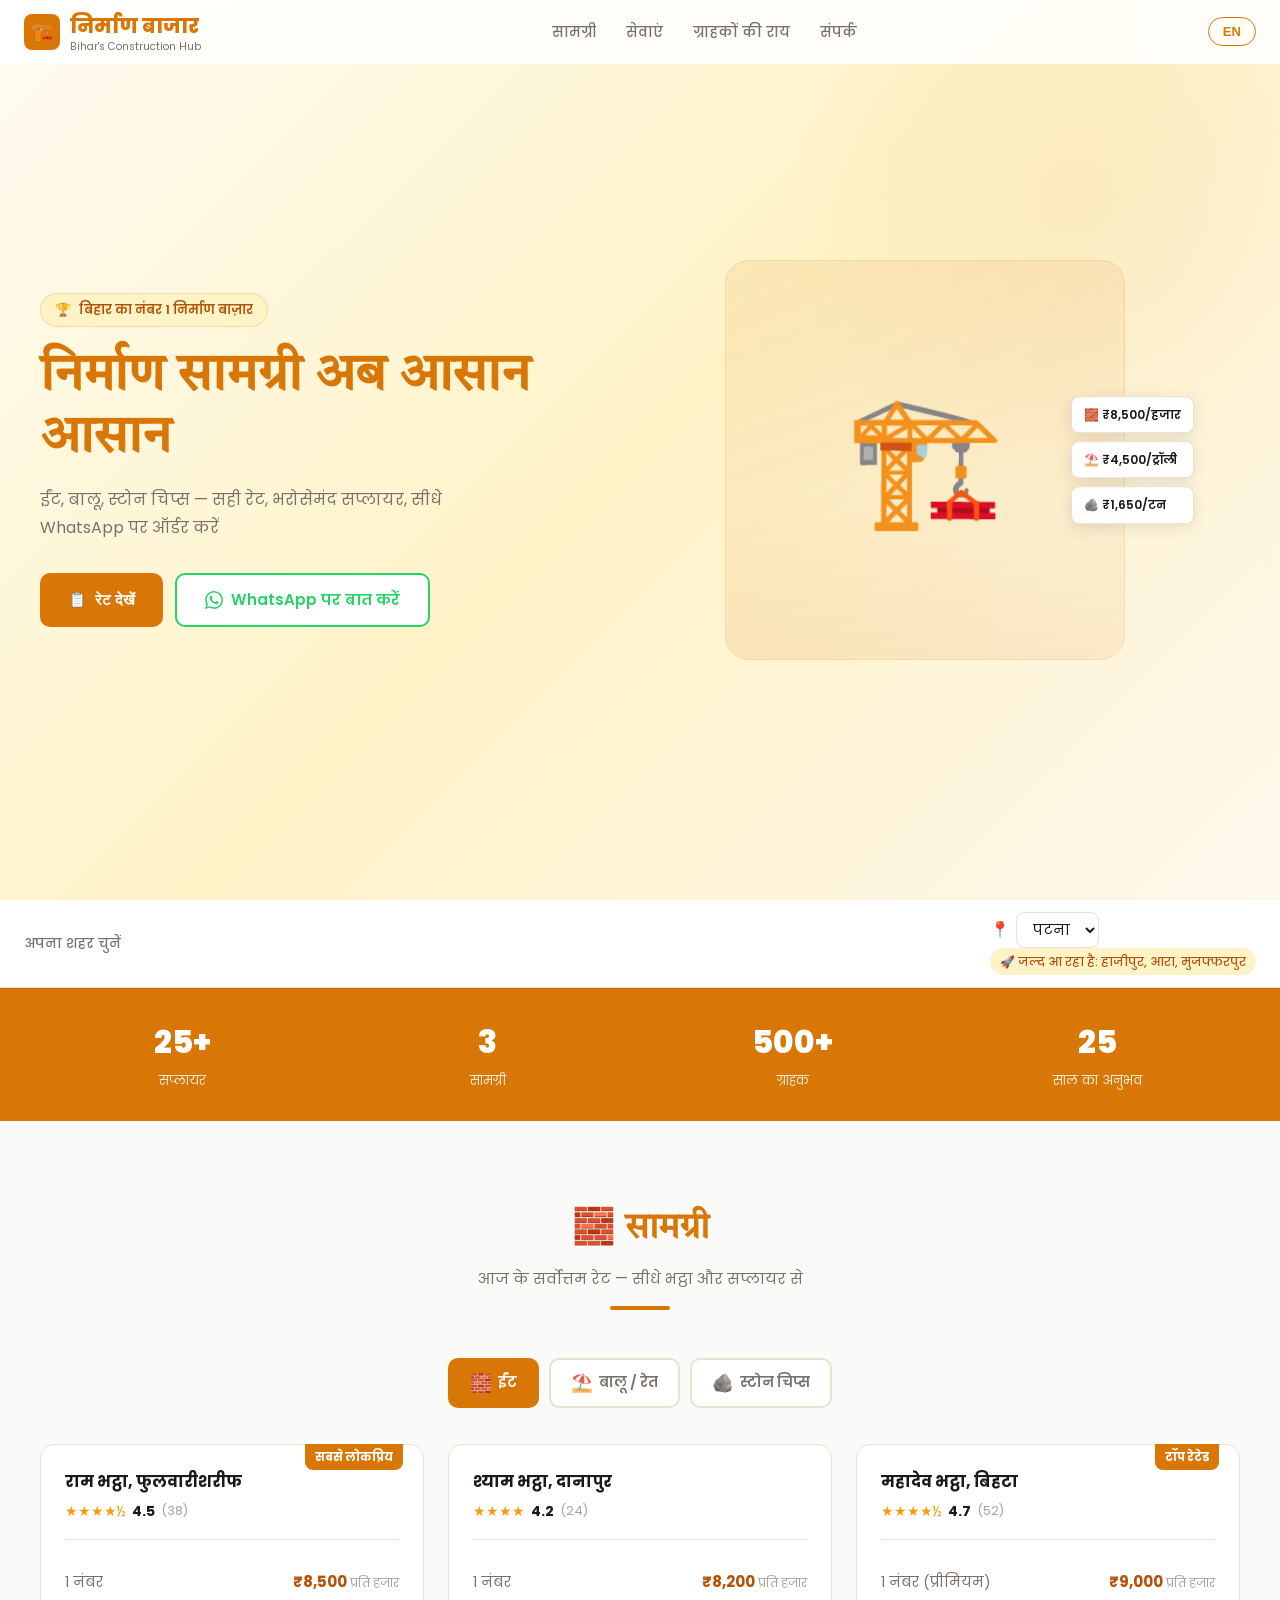
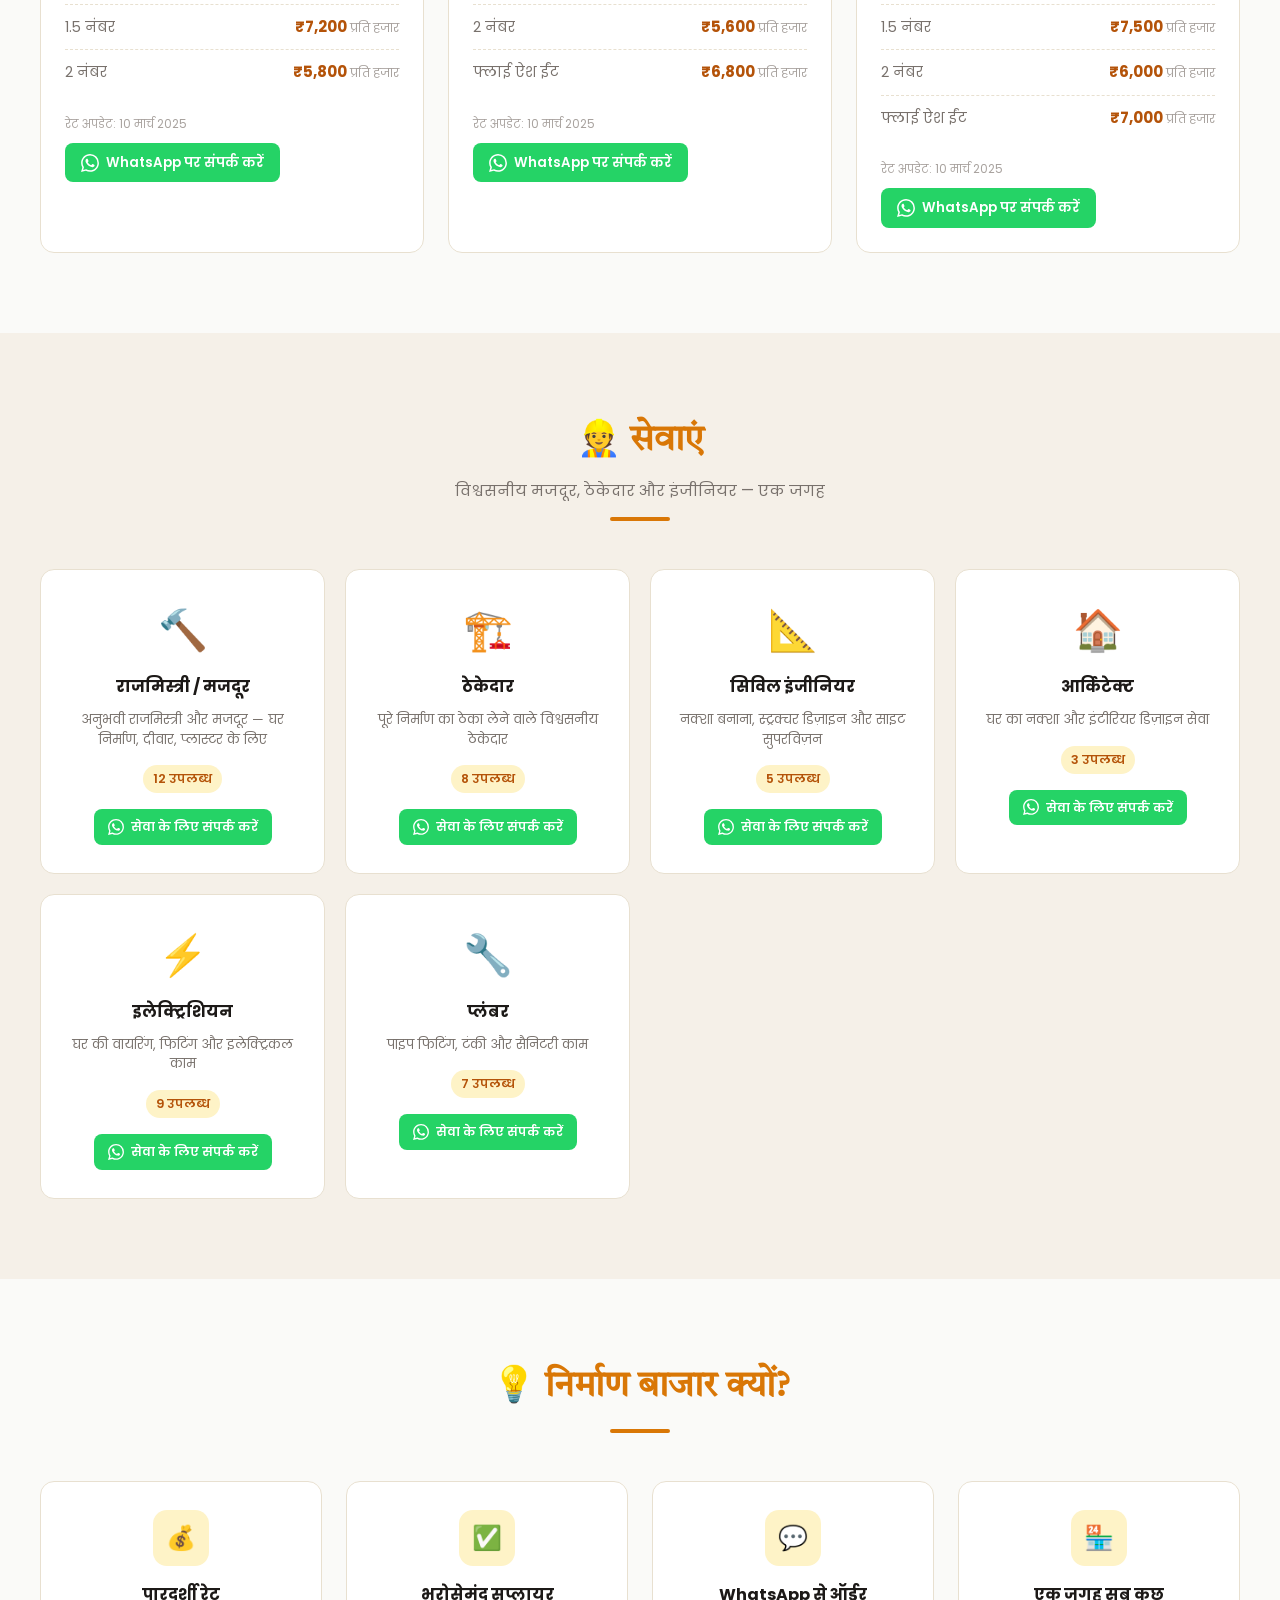
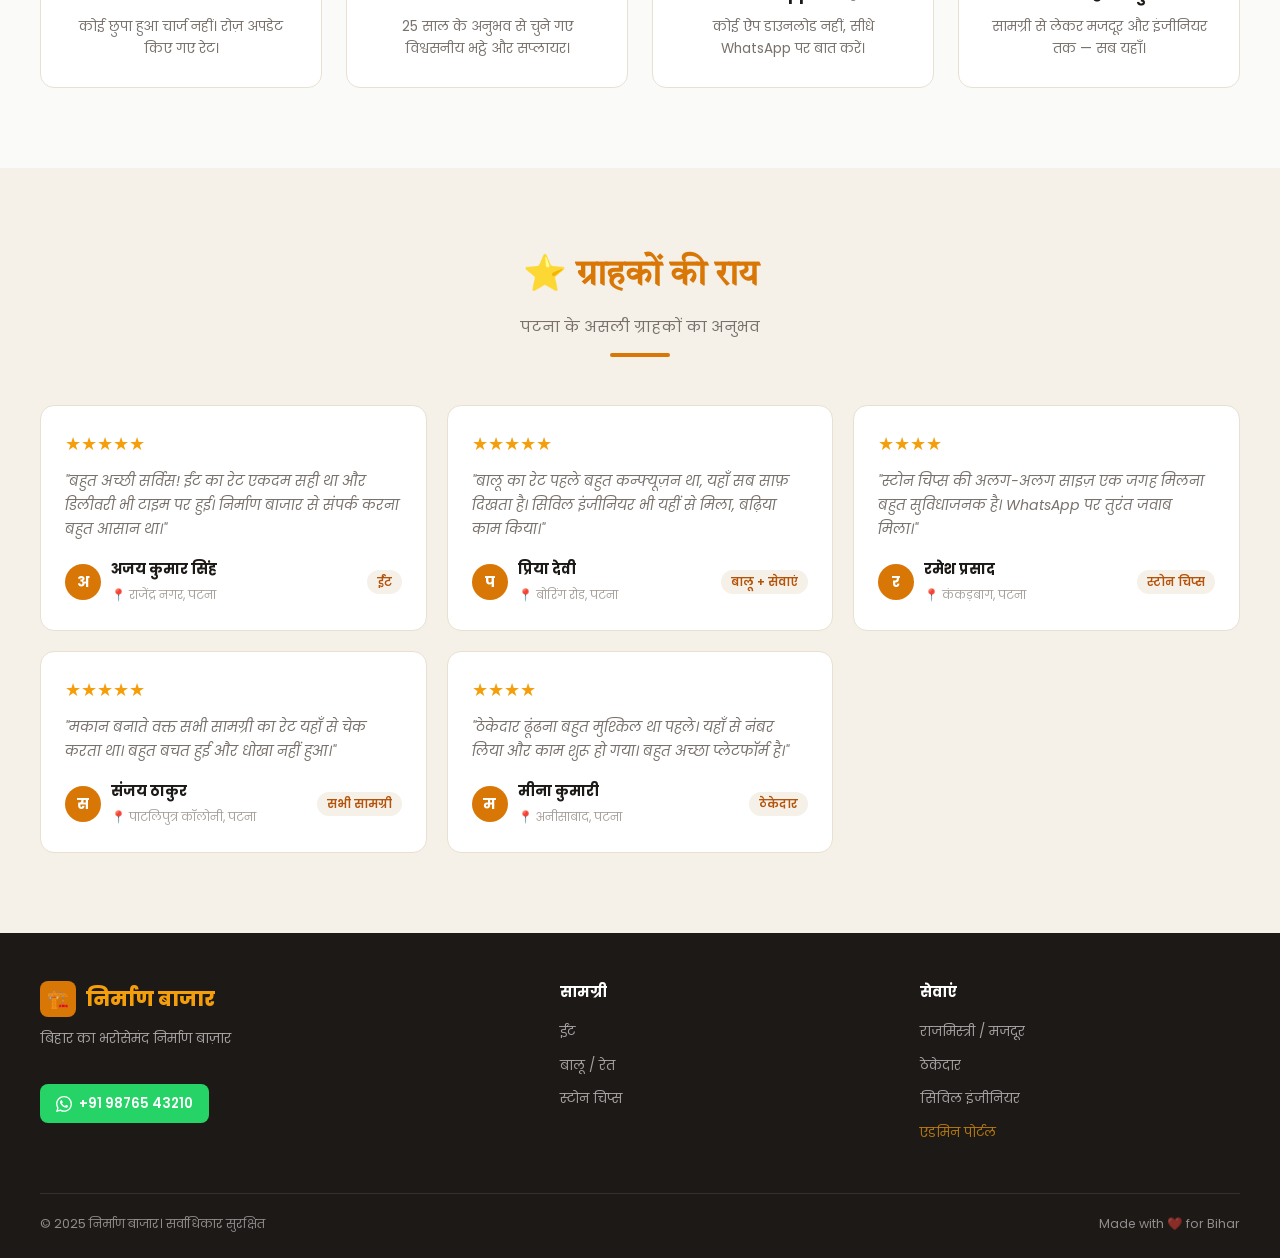
==== commit 78f84131: "Add central config.js for WhatsApp and admin settings - New js/config.js: single file to update busi" ====
--- a/index.html
+++ b/index.html
@@ -51,8 +51,7 @@
         <button class="btn-primary" onclick="scrollToSection('materials')">
           📋 <span data-t="hero_cta">रेट देखें</span>
         </button>
-        <a href="https://wa.me/919876543210?text=नमस्ते! मुझे निर्माण सामग्री के बारे में जानकारी चाहिए।"
-           target="_blank" class="btn-secondary">
+        <a id="heroWaBtn" href="#" target="_blank" class="btn-secondary">
           <svg width="18" height="18" viewBox="0 0 24 24" fill="currentColor"><path d="M17.472 14.382c-.297-.149-1.758-.867-2.03-.967-.273-.099-.471-.148-.67.15-.197.297-.767.966-.94 1.164-.173.199-.347.223-.644.075-.297-.15-1.255-.463-2.39-1.475-.883-.788-1.48-1.761-1.653-2.059-.173-.297-.018-.458.13-.606.134-.133.298-.347.446-.52.149-.174.198-.298.298-.497.099-.198.05-.371-.025-.52-.075-.149-.669-1.612-.916-2.207-.242-.579-.487-.5-.669-.51-.173-.008-.371-.01-.57-.01-.198 0-.52.074-.792.372-.272.297-1.04 1.016-1.04 2.479 0 1.462 1.065 2.875 1.213 3.074.149.198 2.096 3.2 5.077 4.487.709.306 1.262.489 1.694.625.712.227 1.36.195 1.871.118.571-.085 1.758-.719 2.006-1.413.248-.694.248-1.289.173-1.413-.074-.124-.272-.198-.57-.347m-5.421 7.403h-.004a9.87 9.87 0 01-5.031-1.378l-.361-.214-3.741.982.998-3.648-.235-.374a9.86 9.86 0 01-1.51-5.26c.001-5.45 4.436-9.884 9.888-9.884 2.64 0 5.122 1.03 6.988 2.898a9.825 9.825 0 012.893 6.994c-.003 5.45-4.437 9.884-9.885 9.884m8.413-18.297A11.815 11.815 0 0012.05 0C5.495 0 .16 5.335.157 11.892c0 2.096.547 4.142 1.588 5.945L.057 24l6.305-1.654a11.882 11.882 0 005.683 1.448h.005c6.554 0 11.89-5.335 11.893-11.893a11.821 11.821 0 00-3.48-8.413z"/></svg>
           <span data-t="hero_cta2">WhatsApp पर बात करें</span>
         </a>
@@ -179,9 +178,9 @@
         </div>
         <p data-t="footer_tagline">बिहार का भरोसेमंद निर्माण बाज़ार</p>
         <br/>
-        <a href="https://wa.me/919876543210" target="_blank" class="whatsapp-btn" style="display:inline-flex;margin-top:8px;">
+        <a id="footerWaBtn" href="#" target="_blank" class="whatsapp-btn" style="display:inline-flex;margin-top:8px;">
           <svg width="16" height="16" viewBox="0 0 24 24" fill="currentColor"><path d="M17.472 14.382c-.297-.149-1.758-.867-2.03-.967-.273-.099-.471-.148-.67.15-.197.297-.767.966-.94 1.164-.173.199-.347.223-.644.075-.297-.15-1.255-.463-2.39-1.475-.883-.788-1.48-1.761-1.653-2.059-.173-.297-.018-.458.13-.606.134-.133.298-.347.446-.52.149-.174.198-.298.298-.497.099-.198.05-.371-.025-.52-.075-.149-.669-1.612-.916-2.207-.242-.579-.487-.5-.669-.51-.173-.008-.371-.01-.57-.01-.198 0-.52.074-.792.372-.272.297-1.04 1.016-1.04 2.479 0 1.462 1.065 2.875 1.213 3.074.149.198 2.096 3.2 5.077 4.487.709.306 1.262.489 1.694.625.712.227 1.36.195 1.871.118.571-.085 1.758-.719 2.006-1.413.248-.694.248-1.289.173-1.413-.074-.124-.272-.198-.57-.347m-5.421 7.403h-.004a9.87 9.87 0 01-5.031-1.378l-.361-.214-3.741.982.998-3.648-.235-.374a9.86 9.86 0 01-1.51-5.26c.001-5.45 4.436-9.884 9.888-9.884 2.64 0 5.122 1.03 6.988 2.898a9.825 9.825 0 012.893 6.994c-.003 5.45-4.437 9.884-9.885 9.884m8.413-18.297A11.815 11.815 0 0012.05 0C5.495 0 .16 5.335.157 11.892c0 2.096.547 4.142 1.588 5.945L.057 24l6.305-1.654a11.882 11.882 0 005.683 1.448h.005c6.554 0 11.89-5.335 11.893-11.893a11.821 11.821 0 00-3.48-8.413z"/></svg>
-          +91 98765 43210
+          <span id="footerWaNum"></span>
         </a>
       </div>
       <div class="footer-col">
@@ -210,6 +209,7 @@
 </footer>
 
 <!-- Scripts — ORDER MATTERS -->
+<script src="js/config.js"></script>
 <script src="js/translations.js"></script>
 <script src="js/data.js"></script>
 <script src="js/app.js"></script>
